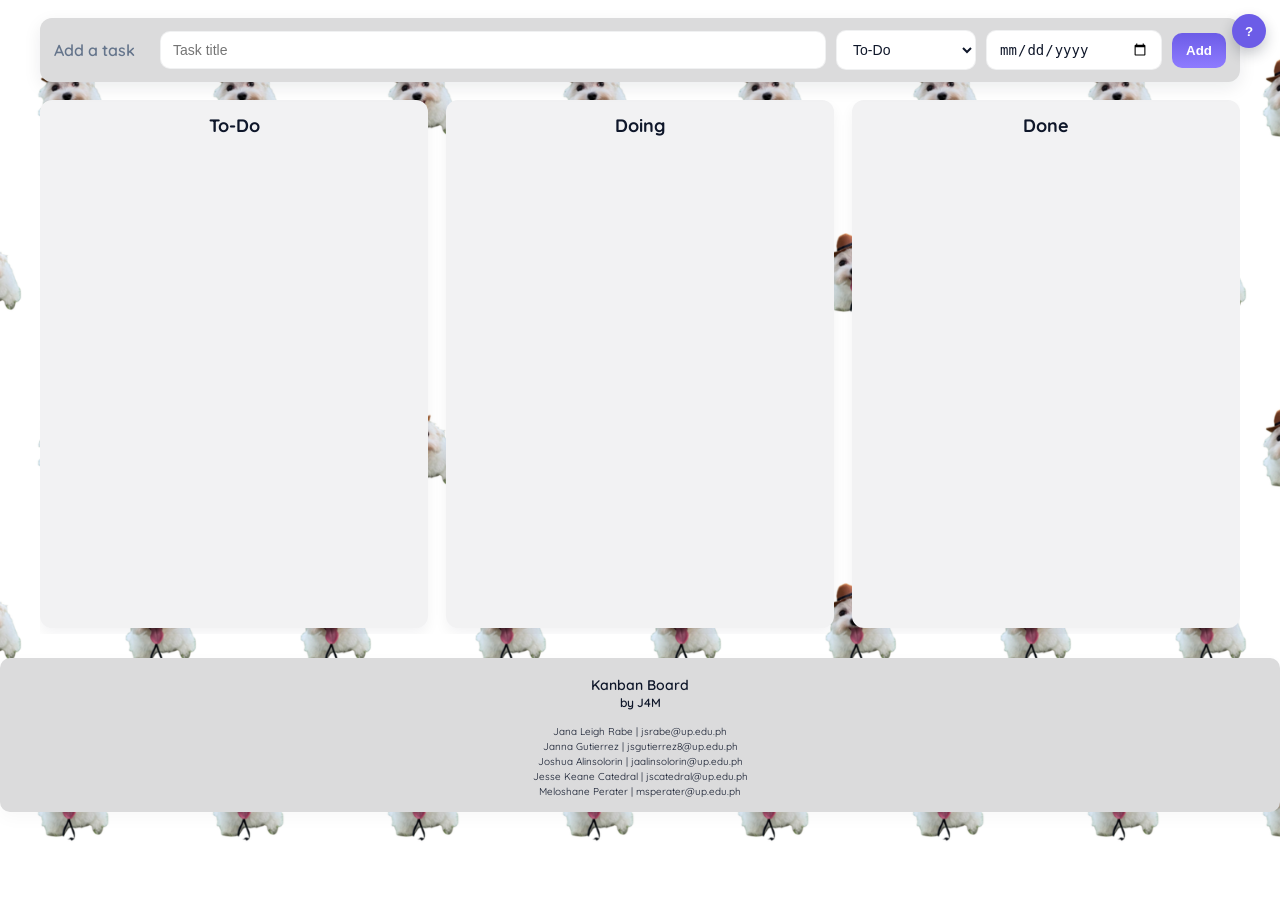
==== index.html @ 9561cc36 "final app" ====
<!DOCTYPE html>
<html>
<head>

    <meta charset="UTF-8">
    <meta name="viewport" content="width=device-width, initial-scale=1.0">
    <title>Keyboard Kanban</title>
    <link rel="stylesheet" href="css/styles.css">
</head>
<body class="app">
    <button type="button" id="SHORTCUT_HELP_OPEN_BTN" class="shortcut-help__trigger" aria-label="Show keyboard shortcuts">?</button>

    <div id="SHORTCUT_HELP_MODAL" class="shortcut-help-modal shortcut-help-modal--hidden">
        <div class="shortcut-help-modal__panel">
            <div class="shortcut-help-modal__header">
                <h6 class="shortcut-help-modal__title">Keyboard Shortcuts</h6>
                <button type="button" id="SHORTCUT_HELP_CLOSE_BTN" class="shortcut-help-modal__close" aria-label="Close keyboard shortcuts">&times;</button>
            </div>
            <p class="shortcut-help-modal__item"><span class="shortcut-help-modal__key">N</span> Add task</p>
            <p class="shortcut-help-modal__item"><span class="shortcut-help-modal__key">E</span> Edit focused task</p>
            <p class="shortcut-help-modal__item"><span class="shortcut-help-modal__key">M</span> Move mode</p>
            <p class="shortcut-help-modal__item"><span class="shortcut-help-modal__key">1 / 2 / 3</span> Move task to To-Do / Doing / Done</p>
            <p class="shortcut-help-modal__item"><span class="shortcut-help-modal__key">Tab / Arrow keys</span> Navigate board</p>
            <p class="shortcut-help-modal__item"><span class="shortcut-help-modal__key">Backspace</span> Delete focused task</p>
            <p class="shortcut-help-modal__item"><span class="shortcut-help-modal__key">Ctrl+Z</span> Undo delete</p>
            <p class="shortcut-help-modal__item"><span class="shortcut-help-modal__key">Enter</span> Select</p>
            <p class="shortcut-help-modal__item"><span class="shortcut-help-modal__key">Esc</span> Close</p>
        </div>
    </div>

    <div class="kanban">
        <section class="kanban__controls">
            <form class="task-form">
                <div class="task-form__row">
                    <label class="task-form__label">Add a task</label>
                    <input type="text" id="TASK_TITLE" class="form-control form-control--title" placeholder="Task title">
                    <select id="TASK_COLUMN" class="form-control form-control--select">
                        <option value="todo">To-Do</option>
                        <option value="doing">Doing</option>
                        <option value="done">Done</option>
                    </select>
                    <input type="date" id="TASK_DUE" class="form-control form-control--date">
                    <button type="button" class="button button--add">Add</button>
                </div>
            </form>
        </section>

        <div class="kanban__board-shell">
            <div class="kanban-board">

                <div class="kanban-board__column" data-column="todo" tabindex="0">
                    <h2 class="kanban-board__column-title">To-Do</h2>
                    <div class="kanban-board__task-list"></div>
                </div>

                <div class="kanban-board__column" data-column="doing" tabindex="0">
                    <h2 class="kanban-board__column-title">Doing</h2>
                    <div class="kanban-board__task-list"></div>
                </div>

                <div class="kanban-board__column" data-column="done" tabindex="0">
                    <h2 class="kanban-board__column-title">Done</h2>
                    <div class="kanban-board__task-list"></div>
                </div>

            </div>
        </div>

    </div>

        <footer class="app-footer">
            <div class="app-footer__inner">
                <h4 class="app-footer__title">Kanban Board</h4>
                <h5 class="app-footer__subtitle">by J4M</h5>
                    <p class="app-footer__line">Jana Leigh Rabe | jsrabe@up.edu.ph</p>
                    <p class="app-footer__line">Janna Gutierrez | jsgutierrez8@up.edu.ph</p>
                    <p class="app-footer__line">Joshua Alinsolorin | jaalinsolorin@up.edu.ph</p>
                    <p class="app-footer__line">Jesse Keane Catedral | jscatedral@up.edu.ph</p>
                    <p class="app-footer__line">Meloshane Perater | msperater@up.edu.ph</p>
            </div>
        </footer>

        <div id="EDIT_MODAL" class="task-modal task-modal--hidden">
        <div class="task-modal__content">
            <div class="task-modal__header">
                <h3 class="task-modal__title">Edit Task</h3>
                <button id="CLOSE_MODAL_BTN" class="task-modal__close">&times;</button>
            </div>
            <div class="task-modal__row">
                <label class="task-modal__label">Title</label>
                <input type="text" id="MODAL_TITLE" class="form-control task-modal__control">
            </div>

            <div class="task-modal__row">
                <label class="task-modal__label">Due Date</label>
                <input type="date" id="MODAL_DUE" class="form-control task-modal__control">
            </div>

            <div class="task-modal__row">
                <label class="task-modal__label">Status</label>
                <select id="MODAL_STATUS" class="form-control form-control--select task-modal__control">
                    <option value="todo">To-Do</option>
                    <option value="doing">Doing</option>
                    <option value="done">Done</option>
                </select>
            </div>

            <div class="task-modal__buttons">
                <button type="button" id="DELETE_TASK_BTN" class="button button--delete">Delete</button>
                <button type="button" id="SAVE_TASK_BTN" class="button button--save">Save</button>

            </div>

        </div>
    </div>
<script type="module" src="js/main.js"></script>
</body>
</html>
---- css/styles.css ----
@import url("./base.css");
@import url("./layout.css");
@import url("./forms.css");
@import url("./board.css");
@import url("./modal.css");
@import url("./footer.css");
@import url("./feedback.css");
@import url("./shortcut-help.css");
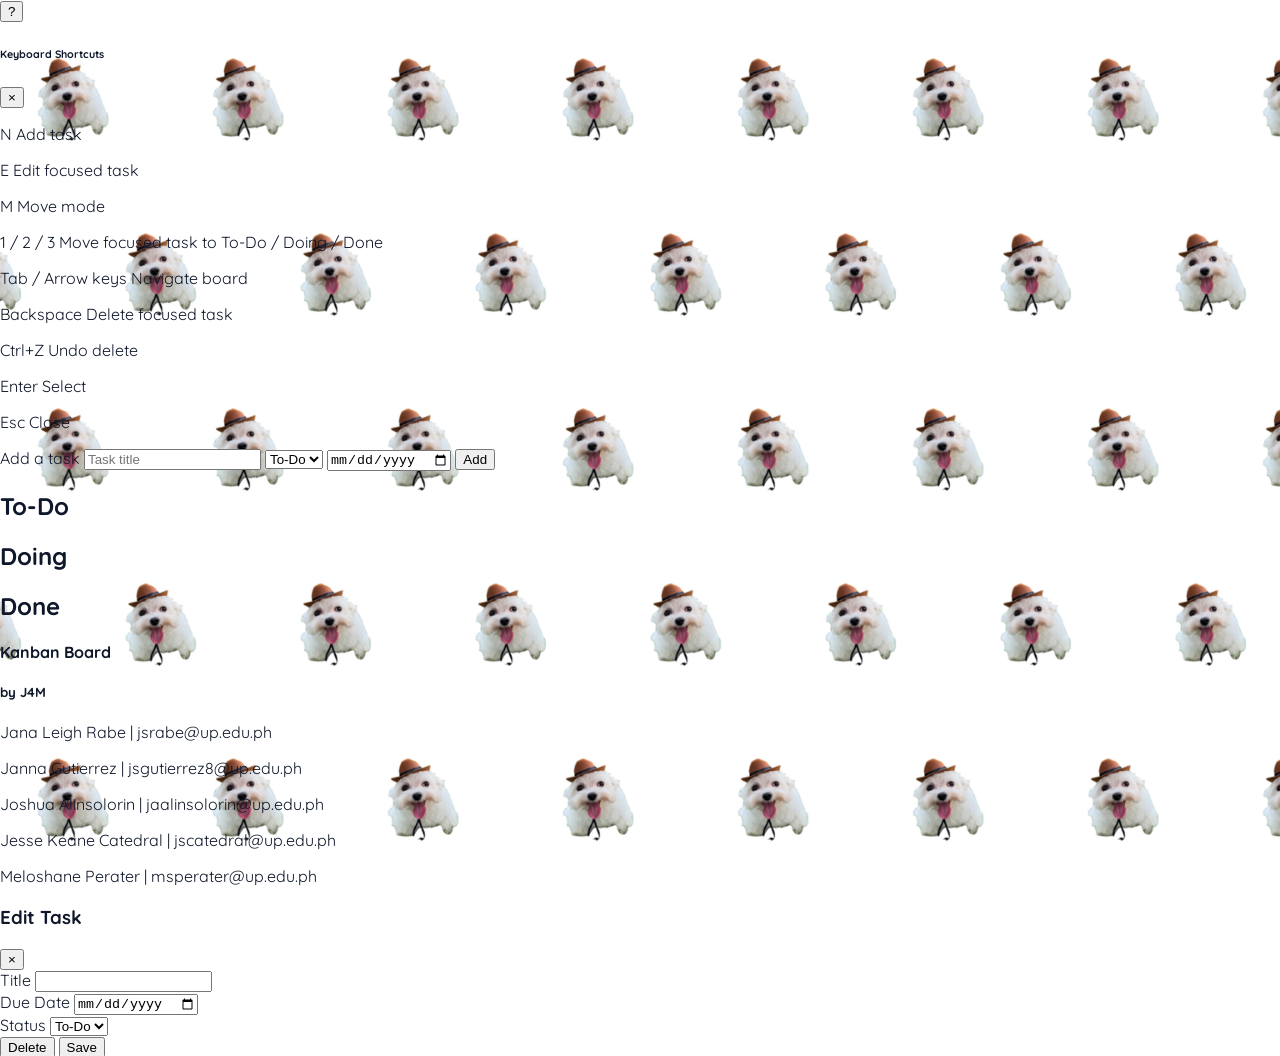
==== commit 78c588c8: "applied modifications prior lab 2" ====
--- a/index.html
+++ b/index.html
@@ -1,11 +1,11 @@
 <!DOCTYPE html>
 <html>
 <head>
-
+    
     <meta charset="UTF-8">
     <meta name="viewport" content="width=device-width, initial-scale=1.0">
-    <title>Keyboard Kanban</title>
-    <link rel="stylesheet" href="css/styles.css">
+    <title>Kanban Board by J4M</title>
+    <link rel="stylesheet" href="css/app/styles.css">
 </head>
 <body class="app">
     <button type="button" id="SHORTCUT_HELP_OPEN_BTN" class="shortcut-help__trigger" aria-label="Show keyboard shortcuts">?</button>
@@ -19,7 +19,7 @@
             <p class="shortcut-help-modal__item"><span class="shortcut-help-modal__key">N</span> Add task</p>
             <p class="shortcut-help-modal__item"><span class="shortcut-help-modal__key">E</span> Edit focused task</p>
             <p class="shortcut-help-modal__item"><span class="shortcut-help-modal__key">M</span> Move mode</p>
-            <p class="shortcut-help-modal__item"><span class="shortcut-help-modal__key">1 / 2 / 3</span> Move task to To-Do / Doing / Done</p>
+            <p class="shortcut-help-modal__item"><span class="shortcut-help-modal__key">1 / 2 / 3</span> Move focused task to To-Do / Doing / Done</p>
             <p class="shortcut-help-modal__item"><span class="shortcut-help-modal__key">Tab / Arrow keys</span> Navigate board</p>
             <p class="shortcut-help-modal__item"><span class="shortcut-help-modal__key">Backspace</span> Delete focused task</p>
             <p class="shortcut-help-modal__item"><span class="shortcut-help-modal__key">Ctrl+Z</span> Undo delete</p>
@@ -40,7 +40,7 @@
                         <option value="done">Done</option>
                     </select>
                     <input type="date" id="TASK_DUE" class="form-control form-control--date">
-                    <button type="button" class="button button--add">Add</button>
+                    <button type="button" class="action-button action-button--add">Add</button>
                 </div>
             </form>
         </section>
@@ -106,14 +106,15 @@
             </div>
 
             <div class="task-modal__buttons">
-                <button type="button" id="DELETE_TASK_BTN" class="button button--delete">Delete</button>
-                <button type="button" id="SAVE_TASK_BTN" class="button button--save">Save</button>
+                <button type="button" id="DELETE_TASK_BTN" class="action-button action-button--delete">Delete</button>
+                <button type="button" id="SAVE_TASK_BTN" class="action-button action-button--save">Save</button>
 
             </div>
 
         </div>
     </div>
-<script type="module" src="js/main.js"></script>
+<script type="module" src="js/app/main.js"></script>
 </body>
 </html>
 
+
--- a/css/app/styles.css
+++ b/css/app/styles.css
@@ -0,0 +1,58 @@
+@font-face {
+    font-family: "Quicksand";
+    src: url("../../assets/fonts/Quicksand-VariableFont_wght.ttf") format("truetype");
+    font-weight: 100 900;
+}
+
+:root {
+    --bg-surface: #f2f2f3;
+    --bg-muted: #dbdbdc;
+    --color-accent: #6c5ce7;
+    --color-muted: #64748b;
+    --column-width: 360px;
+    --font-weight-semi: 600;
+    --font-weight-bold: 700;
+    --text-sm: 0.875rem;
+    --text-md: 1rem;
+    --text-lg: 1.125rem;
+}
+
+.app {
+    margin: 0;
+    font-family: "Quicksand", sans-serif;
+    color: #0f172a;
+    min-height: 100vh;
+    background: url("../../assets/images/bg.png") no-repeat center center fixed;
+    background-size: cover;
+}
+
+.font-semi {
+    font-weight: var(--font-weight-semi);
+}
+
+.font-bold {
+    font-weight: var(--font-weight-bold);
+}
+
+.font-sm,
+.text-sm {
+    font-size: var(--text-sm);
+}
+
+.font-md,
+.text-md {
+    font-size: var(--text-md);
+}
+
+.font-lg,
+.text-lg {
+    font-size: var(--text-lg);
+}
+
+@import url("../shared/kanban.css");
+@import url("../features/forms.css");
+@import url("../features/board.css");
+@import url("../features/task-modal.css");
+@import url("../features/footer.css");
+@import url("../features/feedback.css");
+@import url("../features/shortcut-help.css");
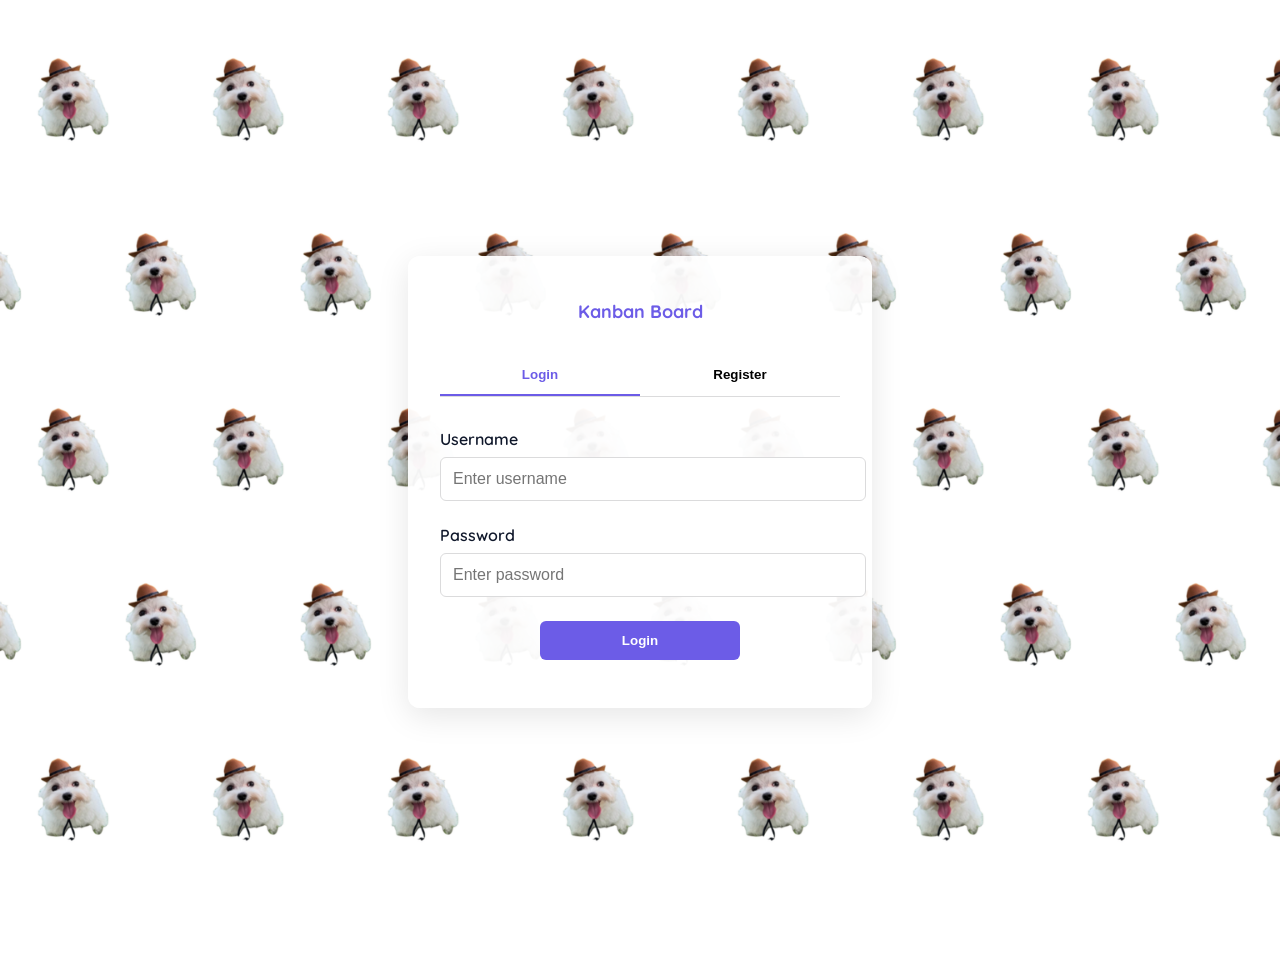
==== commit b002cc79: "Implement authentication feature with login and registration forms" ====
--- a/index.html
+++ b/index.html
@@ -66,6 +66,10 @@
             </div>
         </div>
 
+        <div class="kanban__footer">
+            <button type="button" id="LOGOUT_BTN" class="action-button action-button--logout">Logout</button>
+        </div>
+
     </div>
 
         <footer class="app-footer">
--- a/css/app/styles.css
+++ b/css/app/styles.css
@@ -1,3 +1,12 @@
+@import url("../shared/kanban.css");
+@import url("../features/forms.css");
+@import url("../features/board.css");
+@import url("../features/task-modal.css");
+@import url("../features/footer.css");
+@import url("../features/feedback.css");
+@import url("../features/shortcut-help.css");
+@import url("../features/auth.css");
+
 @font-face {
     font-family: "Quicksand";
     src: url("../../assets/fonts/Quicksand-VariableFont_wght.ttf") format("truetype");
@@ -48,11 +57,3 @@
 .text-lg {
     font-size: var(--text-lg);
 }
-
-@import url("../shared/kanban.css");
-@import url("../features/forms.css");
-@import url("../features/board.css");
-@import url("../features/task-modal.css");
-@import url("../features/footer.css");
-@import url("../features/feedback.css");
-@import url("../features/shortcut-help.css");
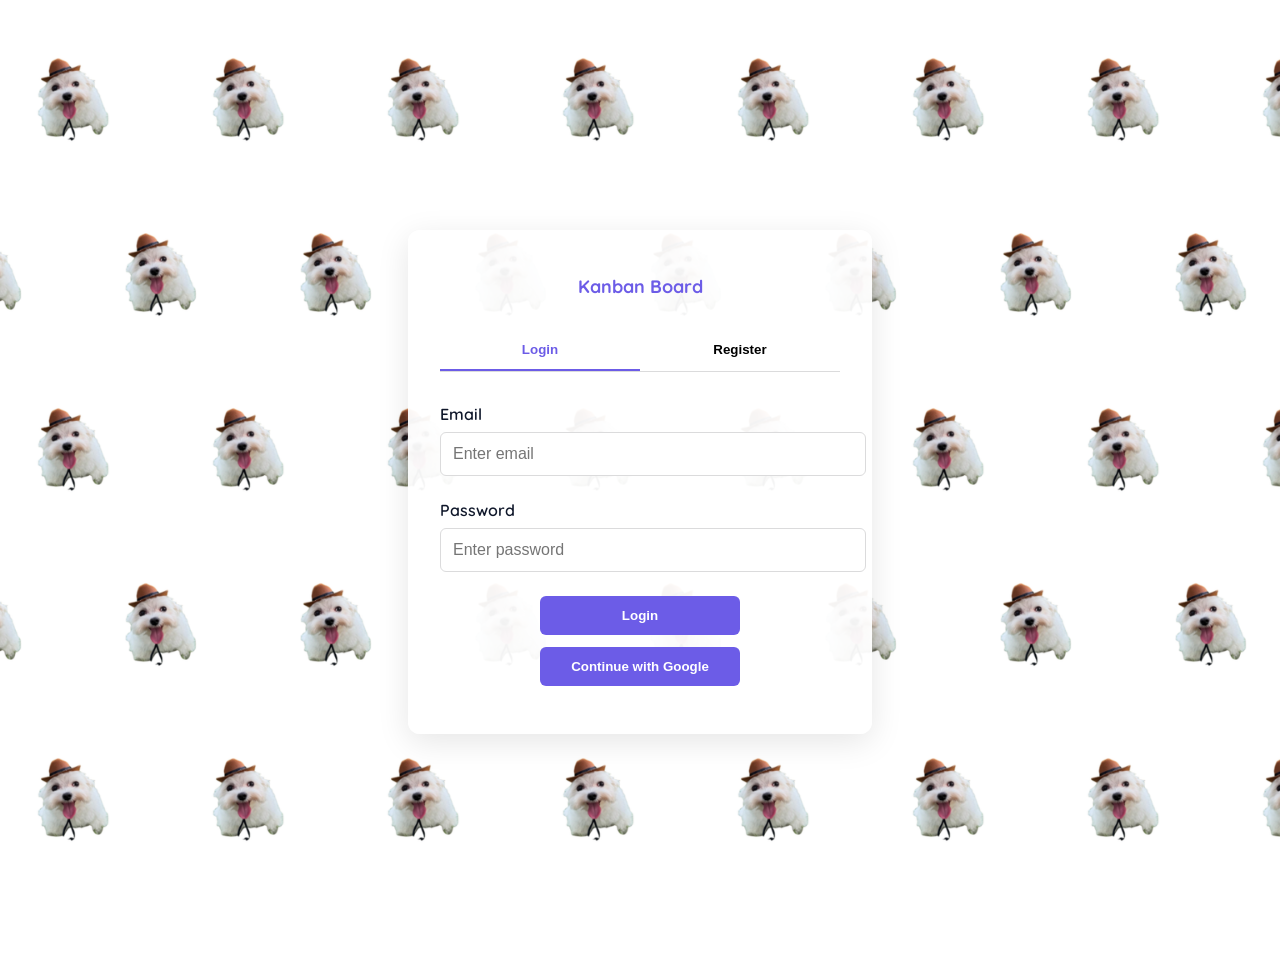
==== commit 266bf2cc: "added log in with google" ====
--- a/index.html
+++ b/index.html
@@ -121,4 +121,3 @@
 </body>
 </html>
 
-
